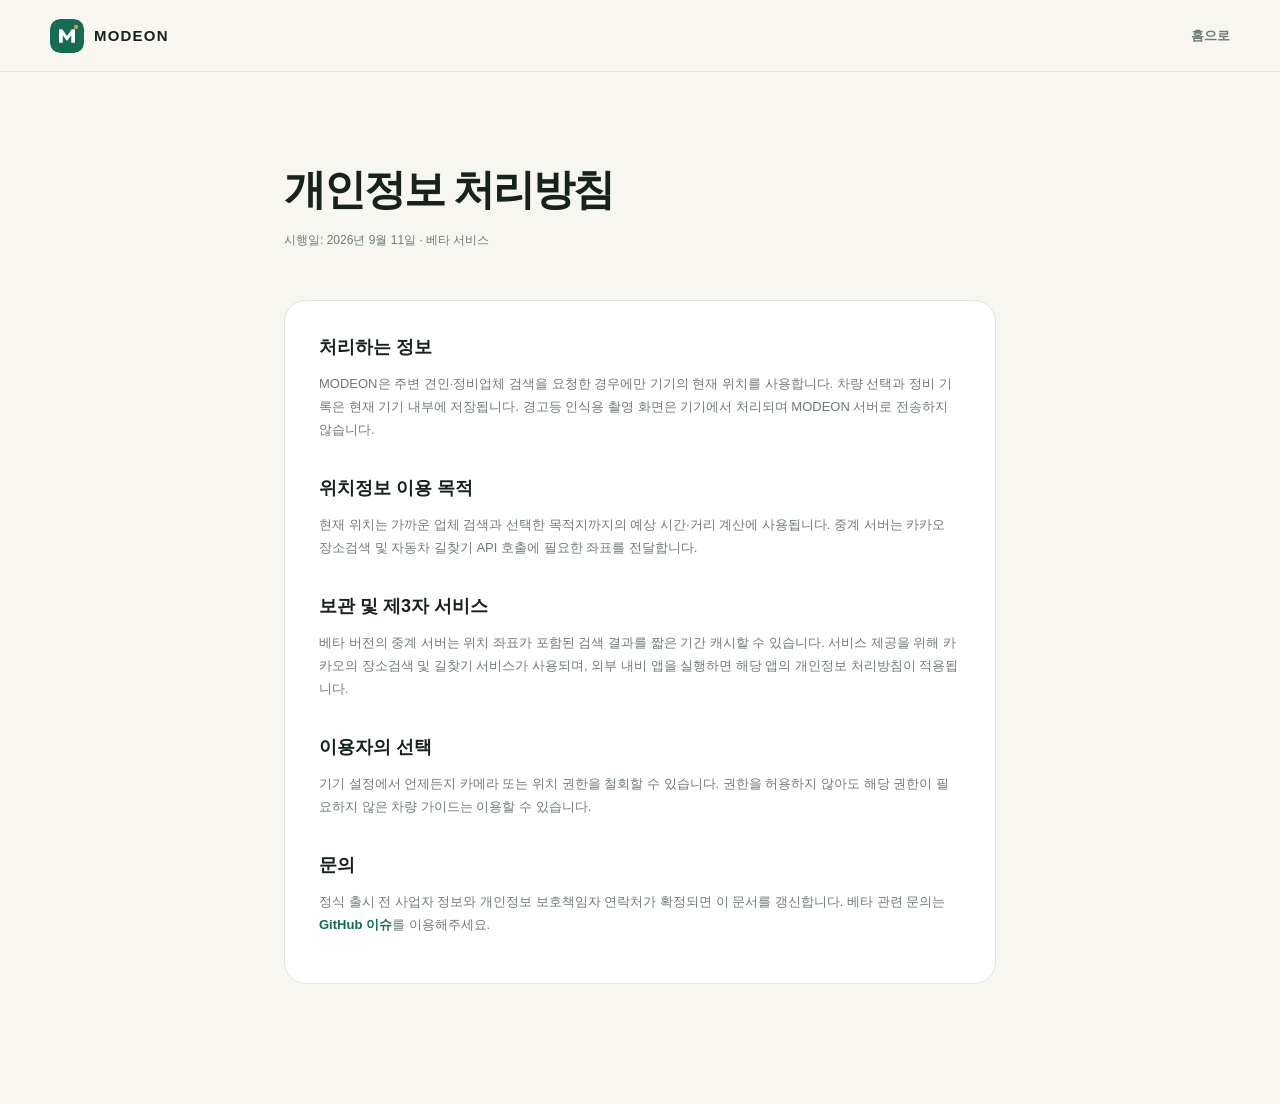
==== privacy.html @ 92596e64 "Add MODEON GitHub Pages site and Android beta download" ====
<!doctype html>
<html lang="ko">
<head>
  <meta charset="utf-8">
  <meta name="viewport" content="width=device-width, initial-scale=1">
  <meta name="theme-color" content="#176b52">
  <title>개인정보 처리방침 — MODEON</title>
  <link rel="icon" href="assets/favicon.svg" type="image/svg+xml">
  <link rel="stylesheet" href="styles.css">
  <style>
    .policy { max-width: 760px; margin: 0 auto; padding: 90px 24px 120px; }
    .policy h1 { margin: 0 0 12px; font-size: 42px; letter-spacing: -.05em; }
    .policy .updated { color: var(--muted); font-size: 12px; }
    .policy article { margin-top: 48px; padding: 34px; background: #fff; border: 1px solid var(--line); border-radius: 22px; }
    .policy h2 { margin: 34px 0 10px; font-size: 18px; }
    .policy h2:first-child { margin-top: 0; }
    .policy p, .policy li { color: var(--muted); font-size: 13px; line-height: 1.8; }
    .policy a { color: var(--green); font-weight: 700; }
  </style>
</head>
<body>
  <header class="site-header"><a class="brand" href="index.html"><img src="assets/modeon-mark.svg" alt="" width="34" height="34"><span>MODEON</span></a><nav><a href="index.html">홈으로</a></nav></header>
  <main class="policy">
    <h1>개인정보 처리방침</h1>
    <p class="updated">시행일: 2026년 9월 11일 · 베타 서비스</p>
    <article>
      <h2>처리하는 정보</h2>
      <p>MODEON은 주변 견인·정비업체 검색을 요청한 경우에만 기기의 현재 위치를 사용합니다. 차량 선택과 정비 기록은 현재 기기 내부에 저장됩니다. 경고등 인식용 촬영 화면은 기기에서 처리되며 MODEON 서버로 전송하지 않습니다.</p>
      <h2>위치정보 이용 목적</h2>
      <p>현재 위치는 가까운 업체 검색과 선택한 목적지까지의 예상 시간·거리 계산에 사용됩니다. 중계 서버는 카카오 장소검색 및 자동차 길찾기 API 호출에 필요한 좌표를 전달합니다.</p>
      <h2>보관 및 제3자 서비스</h2>
      <p>베타 버전의 중계 서버는 위치 좌표가 포함된 검색 결과를 짧은 기간 캐시할 수 있습니다. 서비스 제공을 위해 카카오의 장소검색 및 길찾기 서비스가 사용되며, 외부 내비 앱을 실행하면 해당 앱의 개인정보 처리방침이 적용됩니다.</p>
      <h2>이용자의 선택</h2>
      <p>기기 설정에서 언제든지 카메라 또는 위치 권한을 철회할 수 있습니다. 권한을 허용하지 않아도 해당 권한이 필요하지 않은 차량 가이드는 이용할 수 있습니다.</p>
      <h2>문의</h2>
      <p>정식 출시 전 사업자 정보와 개인정보 보호책임자 연락처가 확정되면 이 문서를 갱신합니다. 베타 관련 문의는 <a href="https://github.com/Jlim01/Mode-On/issues">GitHub 이슈</a>를 이용해주세요.</p>
    </article>
  </main>
</body>
</html>
---- styles.css ----
:root {
  --paper: #f7f6f1;
  --ink: #17211e;
  --muted: #6f7b77;
  --green: #176b52;
  --green-dark: #0d4435;
  --mint: #dff3e9;
  --line: #e1e5df;
  --amber: #d69b47;
  --urgent: #9a4e3d;
  --white: #fff;
}

* { box-sizing: border-box; }
html { scroll-behavior: smooth; }
body {
  margin: 0;
  overflow-x: hidden;
  color: var(--ink);
  background: var(--paper);
  font-family: Pretendard, "Noto Sans KR", "Apple SD Gothic Neo", "Segoe UI", sans-serif;
  -webkit-font-smoothing: antialiased;
}
a { color: inherit; text-decoration: none; }
.skip-link { position: fixed; left: 16px; top: -60px; z-index: 100; padding: 12px 16px; background: var(--ink); color: #fff; border-radius: 8px; }
.skip-link:focus { top: 16px; }
.site-header {
  position: sticky;
  top: 0;
  z-index: 20;
  height: 72px;
  padding: 0 max(24px, calc((100vw - 1180px) / 2));
  display: flex;
  align-items: center;
  justify-content: space-between;
  background: color-mix(in srgb, var(--paper) 88%, transparent);
  border-bottom: 1px solid color-mix(in srgb, var(--line) 80%, transparent);
  backdrop-filter: blur(18px);
}
.brand { display: flex; align-items: center; gap: 10px; font-size: 15px; font-weight: 900; letter-spacing: .08em; }
.brand img { border-radius: 10px; }
nav { display: flex; align-items: center; gap: 32px; font-size: 13px; font-weight: 700; }
nav a { color: var(--muted); transition: color .2s; }
nav a:hover { color: var(--green); }
.nav-download { padding: 10px 16px; color: #fff; background: var(--green); border-radius: 999px; }
nav .nav-download:hover { color: #fff; background: var(--green-dark); }

.hero {
  min-height: 720px;
  max-width: 1180px;
  margin: 0 auto;
  padding: 82px 24px 76px;
  display: grid;
  grid-template-columns: 1fr 1fr;
  align-items: center;
  gap: 64px;
}
.eyebrow { margin: 0 0 20px; display: flex; align-items: center; gap: 9px; color: var(--green); font-size: 11px; font-weight: 900; letter-spacing: .16em; }
.eyebrow span { width: 22px; height: 2px; background: currentColor; }
.hero h1 { margin: 0; font-size: clamp(52px, 6vw, 82px); line-height: 1.03; letter-spacing: -.065em; }
.hero h1 em { color: var(--green); font-style: normal; }
.hero-description { margin: 28px 0 0; color: var(--muted); font-size: 18px; line-height: 1.75; letter-spacing: -.02em; }
.hero-actions { margin-top: 34px; display: flex; flex-wrap: wrap; gap: 10px; }
.button { min-height: 52px; padding: 0 21px; display: inline-flex; align-items: center; justify-content: center; gap: 9px; border: 0; border-radius: 14px; font-size: 14px; font-weight: 800; transition: transform .2s, box-shadow .2s, background .2s; }
.button:hover { transform: translateY(-2px); }
.button svg { width: 19px; height: 19px; fill: currentColor; }
.button.primary { color: #fff; background: var(--green); box-shadow: 0 12px 26px rgba(23,107,82,.2); }
.button.primary:hover { background: var(--green-dark); box-shadow: 0 16px 30px rgba(23,107,82,.25); }
.button.secondary { color: var(--ink); background: #fff; border: 1px solid var(--line); }
.beta-note { margin: 13px 0 0; color: #8b9491; font-size: 11px; }

.hero-visual { min-height: 570px; position: relative; display: grid; place-items: center; }
.halo { position: absolute; width: 480px; height: 480px; border-radius: 50%; background: var(--mint); }
.phone { position: relative; z-index: 2; width: 286px; min-height: 560px; padding: 13px 18px 18px; background: #fcfcfa; border: 8px solid #19201e; border-radius: 42px; box-shadow: 0 38px 80px rgba(23,33,30,.24); transform: rotate(2deg); overflow: hidden; }
.phone-top { display: flex; justify-content: space-between; align-items: center; font-size: 8px; font-weight: 700; }
.phone-top i { width: 68px; height: 18px; background: #19201e; border-radius: 0 0 13px 13px; margin-top: -13px; }
.app-bar { margin-top: 18px; display: flex; align-items: center; gap: 7px; font-size: 10px; }
.mini-mark { width: 24px; height: 24px; display: grid; place-items: center; color: #fff; background: var(--green); border-radius: 8px 2px 12px 2px; font-size: 10px; font-weight: 900; }
.avatar { margin-left: auto; width: 27px; height: 27px; display: grid; place-items: center; background: #e8ded1; color: #66594d; border-radius: 9px; font-size: 8px; font-weight: 800; }
.car-pill { width: max-content; margin-top: 18px; padding: 6px 9px; border: 1px solid var(--line); border-radius: 14px; background: #fff; color: #55615d; font-size: 7px; font-weight: 700; }
.car-pill i { display: inline-block; width: 5px; height: 5px; margin-right: 5px; background: var(--green); border-radius: 50%; }
.hello { margin: 20px 0 4px; color: var(--green); font-size: 8px; font-weight: 800; }
.phone h2 { margin: 0; font-size: 25px; line-height: 1.12; letter-spacing: -.06em; }
.app-sub { margin: 7px 0 15px; color: var(--muted); font-size: 8px; }
.scan-card { padding: 11px; display: flex; align-items: center; gap: 9px; color: #fff; background: var(--green); border-radius: 15px; box-shadow: 0 10px 18px rgba(23,107,82,.2); }
.scan-card b, .scan-card small { display: block; }
.scan-card b { font-size: 9px; }
.scan-card small { margin-top: 3px; color: #cce4da; font-size: 6px; }
.scan-card strong { margin-left: auto; }
.scan-icon { width: 31px; height: 31px; display: grid; place-items: center; background: rgba(255,255,255,.12); border-radius: 9px; }
.scan-icon span { width: 14px; height: 14px; border: 2px solid #fff; border-left-color: transparent; border-right-color: transparent; }
.section-label { margin: 16px 0 8px; font-size: 9px; font-weight: 800; }
.result-card { margin-bottom: 7px; padding: 9px; display: flex; align-items: center; gap: 8px; border: 1px solid var(--line); border-radius: 12px; background: #fff; }
.result-card > div:nth-child(2) { flex: 1; }
.result-card b, .result-card small { display: block; }
.result-card b { font-size: 8px; }
.result-card small { margin-top: 2px; color: var(--muted); font-size: 6px; }
.result-card > span { color: var(--green); font-size: 6px; font-weight: 800; }
.result-icon { width: 27px; height: 27px; display: grid; place-items: center; border-radius: 9px; color: var(--urgent); background: #f2ddd7; font-weight: 900; }
.result-icon.oil { color: #ad792f; background: #f5e8cc; }
.home-indicator { width: 86px; height: 4px; margin: 19px auto 0; background: #1b211f; border-radius: 4px; }
.float-card { position: absolute; z-index: 3; min-width: 176px; padding: 12px 14px; display: flex; align-items: center; gap: 10px; background: rgba(255,255,255,.94); border: 1px solid rgba(255,255,255,.9); border-radius: 15px; box-shadow: 0 18px 40px rgba(23,33,30,.14); backdrop-filter: blur(12px); }
.float-card > span { width: 30px; height: 30px; display: grid; place-items: center; color: #fff; background: var(--green); border-radius: 10px; font-weight: 900; }
.float-card b, .float-card small { display: block; }
.float-card b { font-size: 10px; }
.float-card small { margin-top: 3px; color: var(--muted); font-size: 7px; }
.float-one { top: 112px; right: -6px; }
.float-two { bottom: 80px; left: -10px; }

.trust-strip { max-width: 1180px; margin: 0 auto 70px; padding: 24px; display: grid; grid-template-columns: repeat(4, 1fr); border-top: 1px solid var(--line); border-bottom: 1px solid var(--line); }
.trust-strip p { margin: 0; padding: 6px 24px; border-right: 1px solid var(--line); }
.trust-strip p:last-child { border: 0; }
.trust-strip strong, .trust-strip span { display: block; }
.trust-strip strong { color: var(--green); font-size: 16px; }
.trust-strip span { margin-top: 5px; color: var(--muted); font-size: 11px; }
.section { max-width: 1180px; margin: 0 auto; padding: 100px 24px; }
.section-heading h2 { margin: 0; font-size: clamp(34px, 4vw, 52px); line-height: 1.16; letter-spacing: -.055em; }
.section-heading > p:last-child { max-width: 490px; margin: 20px 0 0; color: var(--muted); font-size: 15px; line-height: 1.7; }
.feature-grid { margin-top: 52px; display: grid; grid-template-columns: 1.2fr 1fr 1fr; gap: 14px; }
.feature-card { min-height: 330px; padding: 28px; position: relative; display: flex; flex-direction: column; background: #fff; border: 1px solid var(--line); border-radius: 24px; overflow: hidden; }
.feature-main { background: var(--mint); border-color: transparent; }
.feature-number { position: absolute; right: 24px; top: 22px; color: #aab4b0; font-size: 11px; font-weight: 800; }
.feature-icon { width: 50px; height: 50px; display: grid; place-items: center; color: #fff; background: var(--green); border-radius: 16px; font-size: 22px; font-weight: 900; }
.feature-card h3 { margin: auto 0 10px; font-size: 21px; letter-spacing: -.04em; }
.feature-card p { margin: 0; color: var(--muted); font-size: 13px; line-height: 1.65; }
.tag-row { margin-top: 18px; display: flex; gap: 6px; }
.tag-row span { padding: 6px 9px; color: var(--green); background: rgba(255,255,255,.62); border-radius: 99px; font-size: 8px; font-weight: 800; }

.how { margin-top: 80px; color: #fff; background: var(--green-dark); }
.how-inner { max-width: 1180px; margin: 0 auto; padding: 108px 24px; display: grid; grid-template-columns: .9fr 1.1fr; gap: 100px; }
.light .eyebrow { color: #91d7bd; }
.steps { margin: 0; padding: 0; list-style: none; }
.steps li { padding: 24px 0; display: grid; grid-template-columns: 50px 1fr; gap: 18px; border-bottom: 1px solid rgba(255,255,255,.14); }
.steps li:first-child { padding-top: 0; }
.steps b { width: 42px; height: 42px; display: grid; place-items: center; color: var(--green-dark); background: #91d7bd; border-radius: 14px; }
.steps h3 { margin: 0 0 6px; font-size: 18px; }
.steps p { margin: 0; color: #b9ccc5; font-size: 12px; line-height: 1.6; }

.download-section { padding-top: 120px; padding-bottom: 120px; }
.download-card { padding: 56px; display: grid; grid-template-columns: 1fr 1fr; gap: 72px; background: #fff; border: 1px solid var(--line); border-radius: 30px; box-shadow: 0 28px 60px rgba(23,33,30,.06); }
.download-card h2 { margin: 0; font-size: clamp(36px, 4vw, 52px); line-height: 1.12; letter-spacing: -.055em; }
.download-card > div > p:not(.eyebrow, .file-meta) { max-width: 450px; margin: 18px 0 0; color: var(--muted); font-size: 13px; line-height: 1.7; }
.download-button { margin-top: 28px; }
.file-meta { color: #929b98; font-size: 10px; }
.install-note { align-self: center; padding: 28px; background: var(--paper); border-radius: 20px; }
.install-note h3 { margin: 0 0 15px; font-size: 15px; }
.install-note ul { margin: 0; padding-left: 18px; color: var(--muted); font-size: 11px; line-height: 1.75; }
.safety { max-width: 1132px; margin: 0 auto 100px; padding: 26px 30px; display: grid; grid-template-columns: .7fr 1.3fr; align-items: center; gap: 40px; border: 1px solid #e6d1ca; background: #f8ebe7; border-radius: 22px; }
.safety > div { display: flex; align-items: center; gap: 13px; }
.safety span { width: 34px; height: 34px; display: grid; place-items: center; color: #fff; background: var(--urgent); border-radius: 50%; font-weight: 900; }
.safety h2 { margin: 0; font-size: 17px; }
.safety p { margin: 0; color: #745e57; font-size: 11px; line-height: 1.7; }
footer { max-width: 1180px; margin: 0 auto; padding: 44px 24px 36px; display: grid; grid-template-columns: auto 1fr auto; align-items: center; gap: 24px; border-top: 1px solid var(--line); }
footer > p { color: var(--muted); font-size: 12px; }
footer > div:nth-of-type(2) { display: flex; gap: 18px; color: var(--muted); font-size: 11px; }
footer small { grid-column: 1 / -1; color: #9aa29f; font-size: 9px; }

.reveal { opacity: 0; transform: translateY(18px); transition: opacity .65s ease, transform .65s ease; }
.reveal.visible { opacity: 1; transform: translateY(0); }

@media (max-width: 900px) {
  .hero { grid-template-columns: 1fr; padding-top: 64px; text-align: center; }
  .hero-copy .eyebrow, .hero-actions { justify-content: center; }
  .hero-visual { margin-top: 10px; }
  .feature-grid { grid-template-columns: 1fr; }
  .feature-card { min-height: 260px; }
  .how-inner { grid-template-columns: 1fr; gap: 54px; }
  .download-card { grid-template-columns: 1fr; gap: 38px; }
  .safety { margin-left: 24px; margin-right: 24px; }
}

@media (max-width: 640px) {
  .site-header { width: 100vw; height: 64px; padding: 0 18px; }
  nav > a:not(.nav-download) { display: none; }
  .hero { min-height: auto; padding: 58px 18px 44px; gap: 36px; }
  .hero h1 { font-size: 53px; }
  .hero-description { font-size: 15px; }
  .hero-actions { flex-direction: column; }
  .button { width: 100%; }
  .hero-visual { width: 354px; max-width: 100%; min-height: 545px; justify-self: center; margin: -20px 0; }
  .phone { width: 270px; }
  .halo { width: 340px; height: 340px; }
  .float-card { min-width: 152px; padding: 10px 11px; }
  .float-one { right: -8px; }
  .float-two { left: -8px; }
  .trust-strip { margin: 30px 18px 38px; padding: 8px 0; grid-template-columns: 1fr 1fr; }
  .trust-strip p { margin: 8px 0; }
  .trust-strip p:nth-child(2) { border: 0; }
  .section { padding: 78px 18px; }
  .feature-grid { margin-top: 36px; }
  .how-inner { padding: 80px 20px; }
  .download-card { padding: 30px 22px; border-radius: 24px; }
  .safety { margin: 0 18px 70px; padding: 22px; grid-template-columns: 1fr; gap: 16px; }
  footer { margin: 0 18px; padding-left: 0; padding-right: 0; grid-template-columns: 1fr; }
  footer > div:nth-of-type(2) { justify-content: flex-start; }
}

@media (prefers-reduced-motion: reduce) {
  html { scroll-behavior: auto; }
  .reveal { opacity: 1; transform: none; transition: none; }
  .button { transition: none; }
}
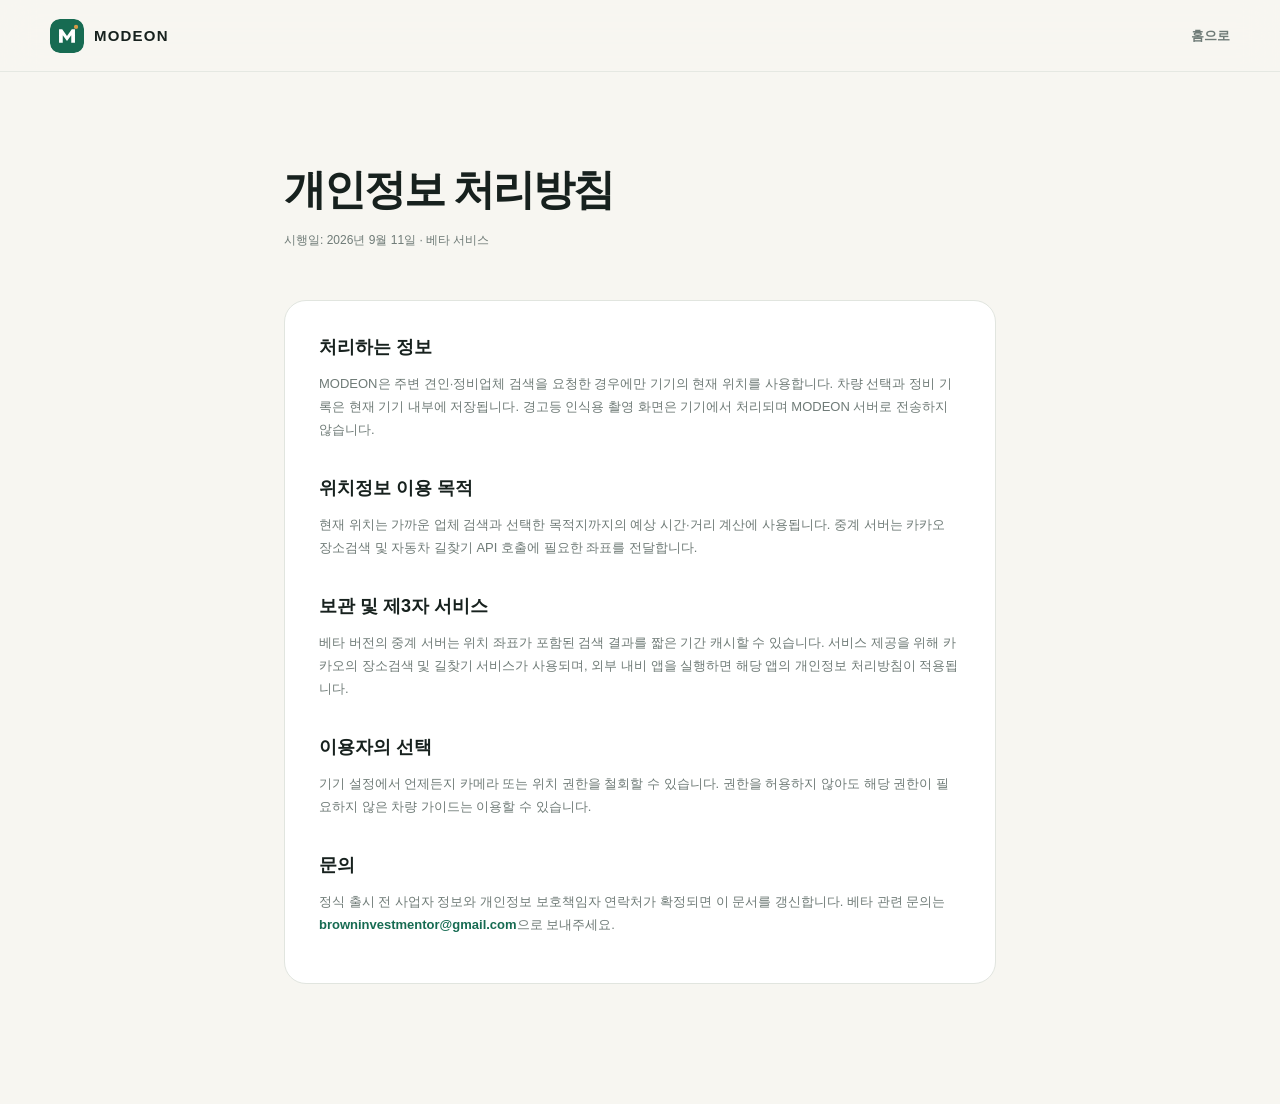
==== commit e937b63b: "Update MODEON contact email" ====
--- a/privacy.html
+++ b/privacy.html
@@ -33,7 +33,7 @@
       <h2>이용자의 선택</h2>
       <p>기기 설정에서 언제든지 카메라 또는 위치 권한을 철회할 수 있습니다. 권한을 허용하지 않아도 해당 권한이 필요하지 않은 차량 가이드는 이용할 수 있습니다.</p>
       <h2>문의</h2>
-      <p>정식 출시 전 사업자 정보와 개인정보 보호책임자 연락처가 확정되면 이 문서를 갱신합니다. 베타 관련 문의는 <a href="https://github.com/Jlim01/Mode-On/issues">GitHub 이슈</a>를 이용해주세요.</p>
+      <p>정식 출시 전 사업자 정보와 개인정보 보호책임자 연락처가 확정되면 이 문서를 갱신합니다. 베타 관련 문의는 <a href="mailto:browninvestmentor@gmail.com">browninvestmentor@gmail.com</a>으로 보내주세요.</p>
     </article>
   </main>
 </body>
